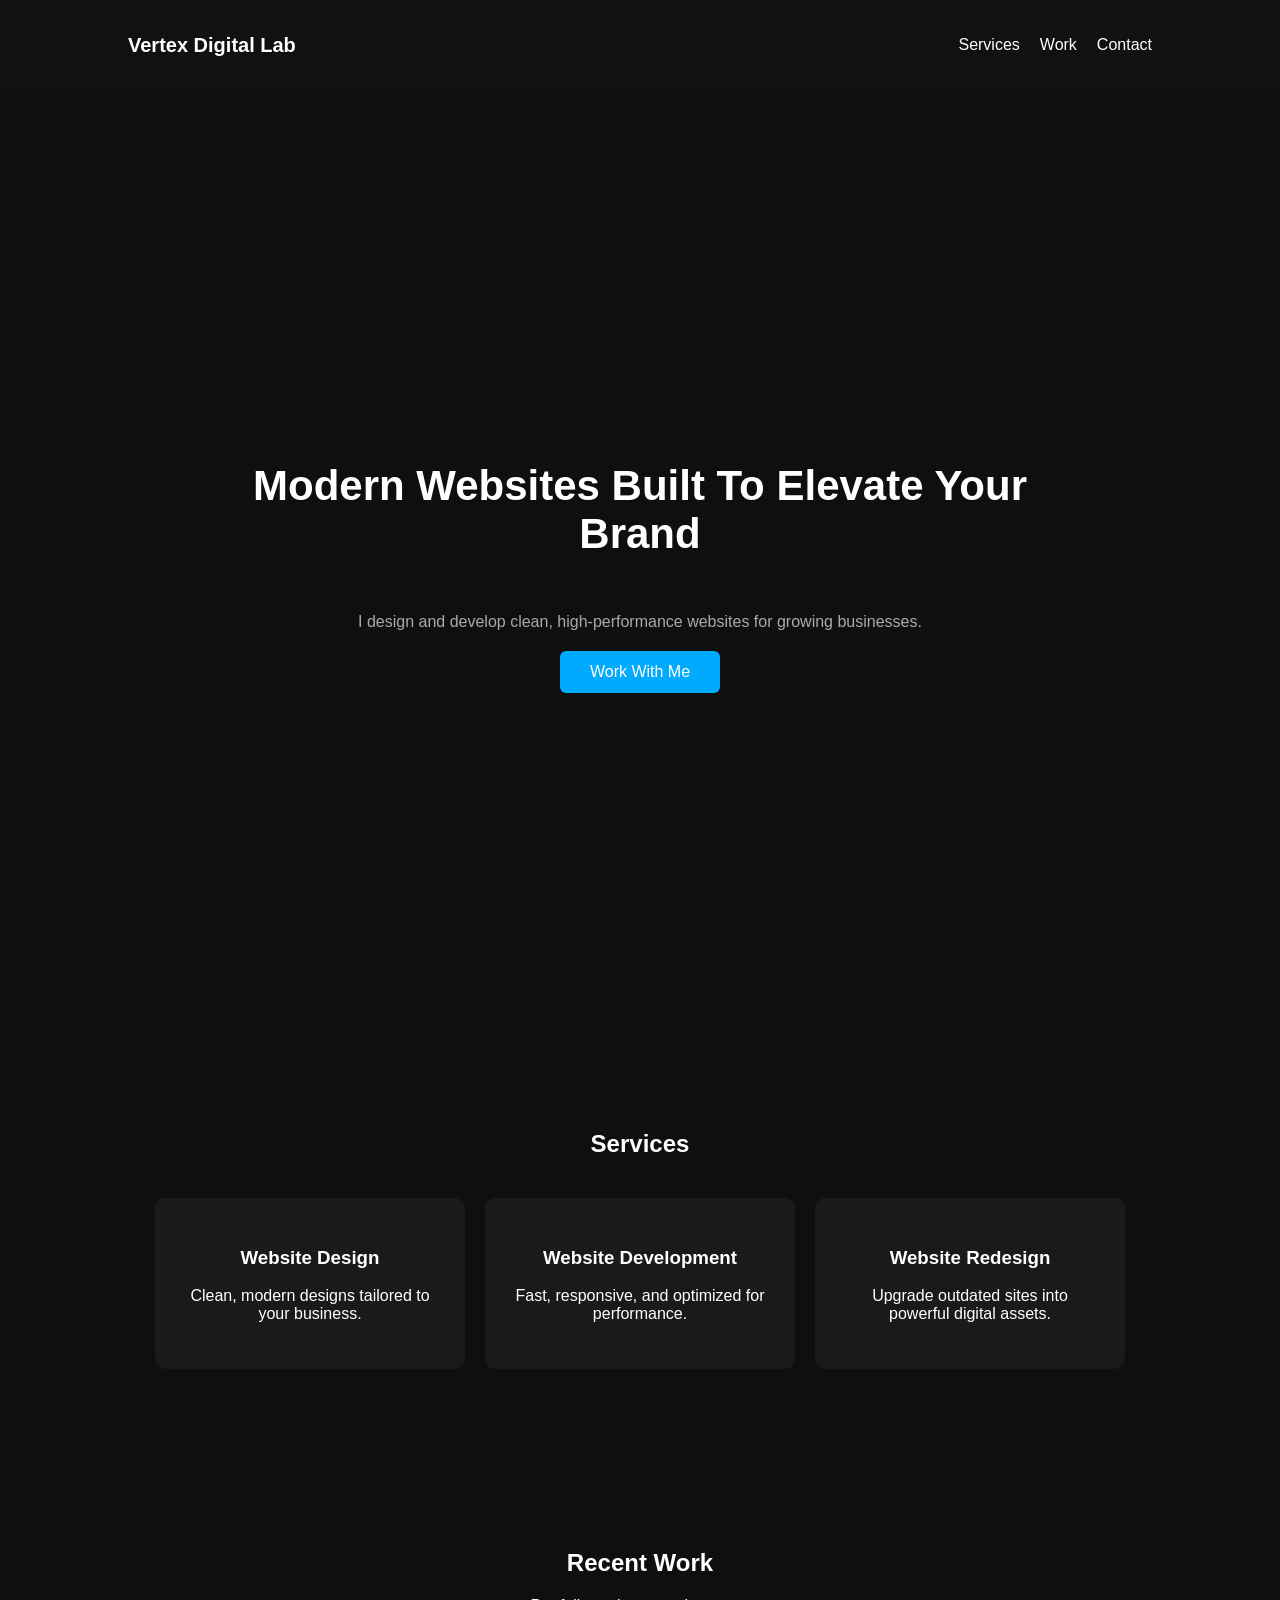
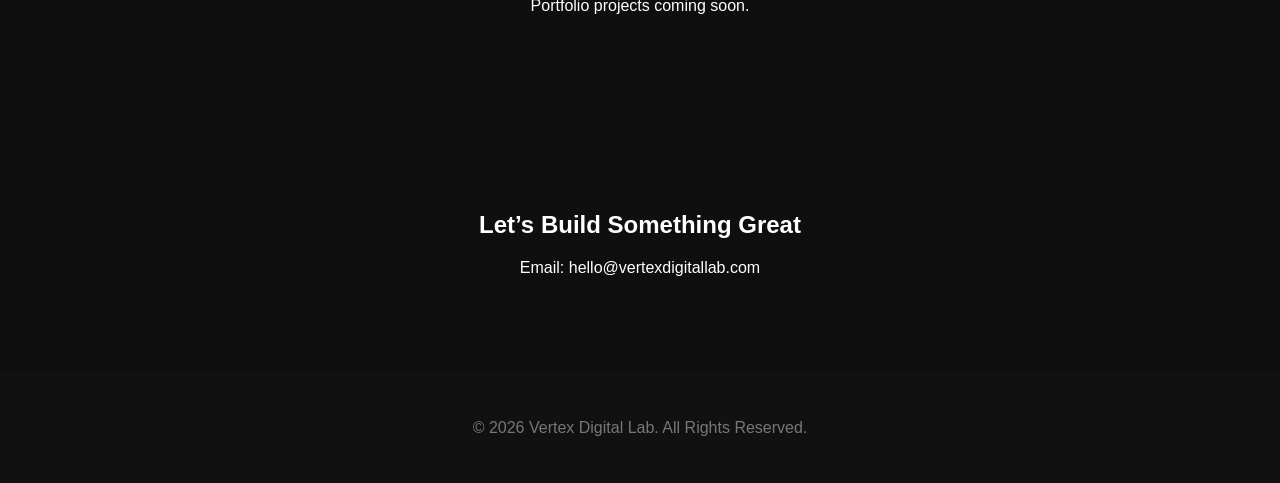
==== vdl-site/index.html @ 64512c23 "Add files via upload" ====
<!DOCTYPE html>
<html lang="en">
<head>
    <meta charset="UTF-8">
    <title>Vertex Digital Lab</title>
    <meta name="viewport" content="width=device-width, initial-scale=1.0">
    <link rel="stylesheet" href="style.css">
</head>
<body>

    <nav class="navbar">
        <div class="nav-logo">Vertex Digital Lab</div>
        <ul class="nav-links">
            <li><a href="#services">Services</a></li>
            <li><a href="#portfolio">Work</a></li>
            <li><a href="#contact">Contact</a></li>
        </ul>
    </nav>

    <section class="hero">
        <h1>Modern Websites Built To Elevate Your Brand</h1>
        <p>I design and develop clean, high-performance websites for growing businesses.</p>
        <a href="#contact" class="btn">Work With Me</a>
    </section>

    <section id="services" class="section">
        <h2>Services</h2>
        <div class="cards">
            <div class="card">
                <h3>Website Design</h3>
                <p>Clean, modern designs tailored to your business.</p>
            </div>
            <div class="card">
                <h3>Website Development</h3>
                <p>Fast, responsive, and optimized for performance.</p>
            </div>
            <div class="card">
                <h3>Website Redesign</h3>
                <p>Upgrade outdated sites into powerful digital assets.</p>
            </div>
        </div>
    </section>

    <section id="portfolio" class="section">
        <h2>Recent Work</h2>
        <p>Portfolio projects coming soon.</p>
    </section>

    <section id="contact" class="section">
        <h2>Let’s Build Something Great</h2>
        <p>Email: hello@vertexdigitallab.com</p>
    </section>

    <footer>
        <p>© 2026 Vertex Digital Lab. All Rights Reserved.</p>
    </footer>

</body>
</html>
---- vdl-site/style.css ----
body {
    margin: 0;
    font-family: Arial, sans-serif;
    background: #0f0f0f;
    color: white;
}

.navbar {
    display: flex;
    justify-content: space-between;
    align-items: center;
    padding: 20px 10%;
    background: #111;
}

.nav-logo {
    font-weight: bold;
    font-size: 20px;
}

.nav-links {
    list-style: none;
    display: flex;
    gap: 20px;
}

.nav-links a {
    color: white;
    text-decoration: none;
}

.hero {
    height: 100vh;
    display: flex;
    flex-direction: column;
    justify-content: center;
    align-items: center;
    text-align: center;
    padding: 20px;
}

.hero h1 {
    font-size: 42px;
    max-width: 800px;
}

.hero p {
    color: #aaa;
    max-width: 600px;
    margin: 20px 0;
}

.btn {
    background: #00aaff;
    padding: 12px 30px;
    text-decoration: none;
    color: white;
    border-radius: 6px;
}

.section {
    padding: 80px 10%;
    text-align: center;
}

.cards {
    display: flex;
    gap: 20px;
    justify-content: center;
    margin-top: 40px;
    flex-wrap: wrap;
}

.card {
    background: #1a1a1a;
    padding: 30px;
    width: 250px;
    border-radius: 10px;
}

footer {
    text-align: center;
    padding: 30px;
    background: #111;
    color: #777;
}
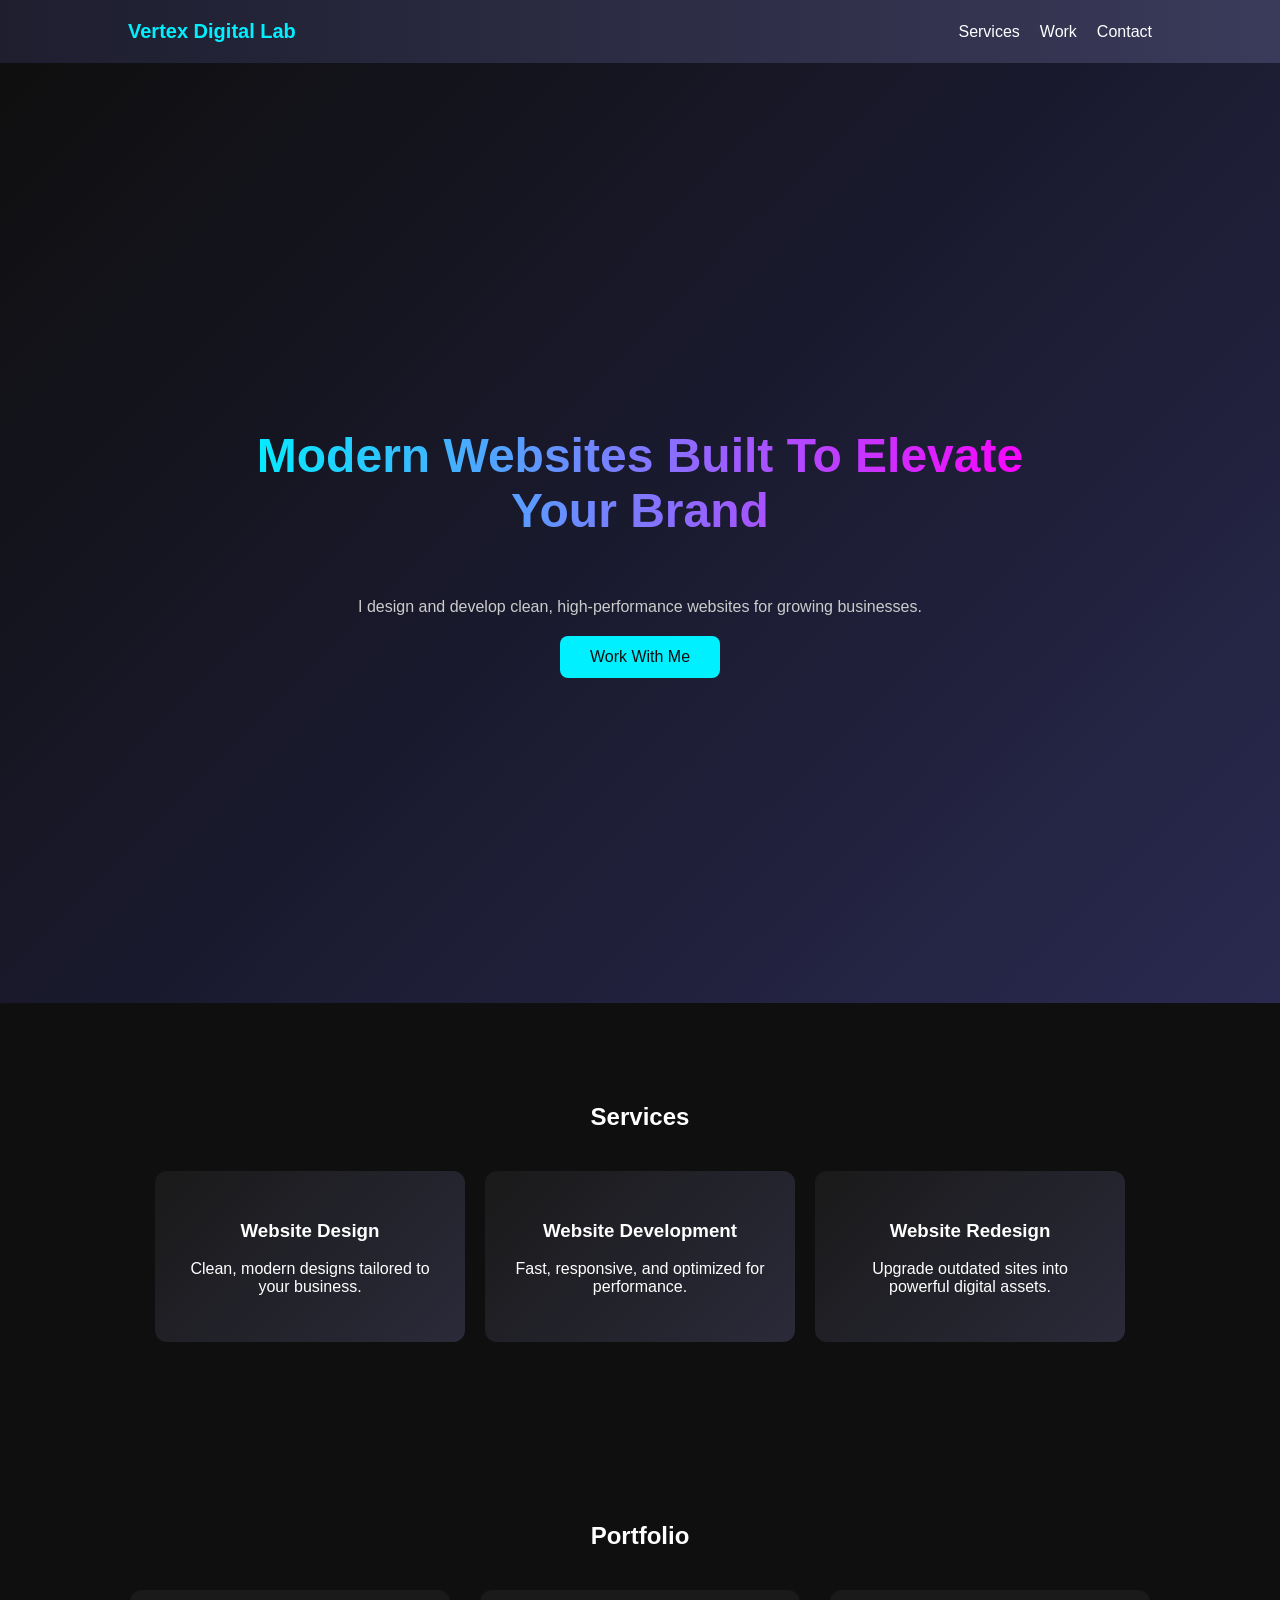
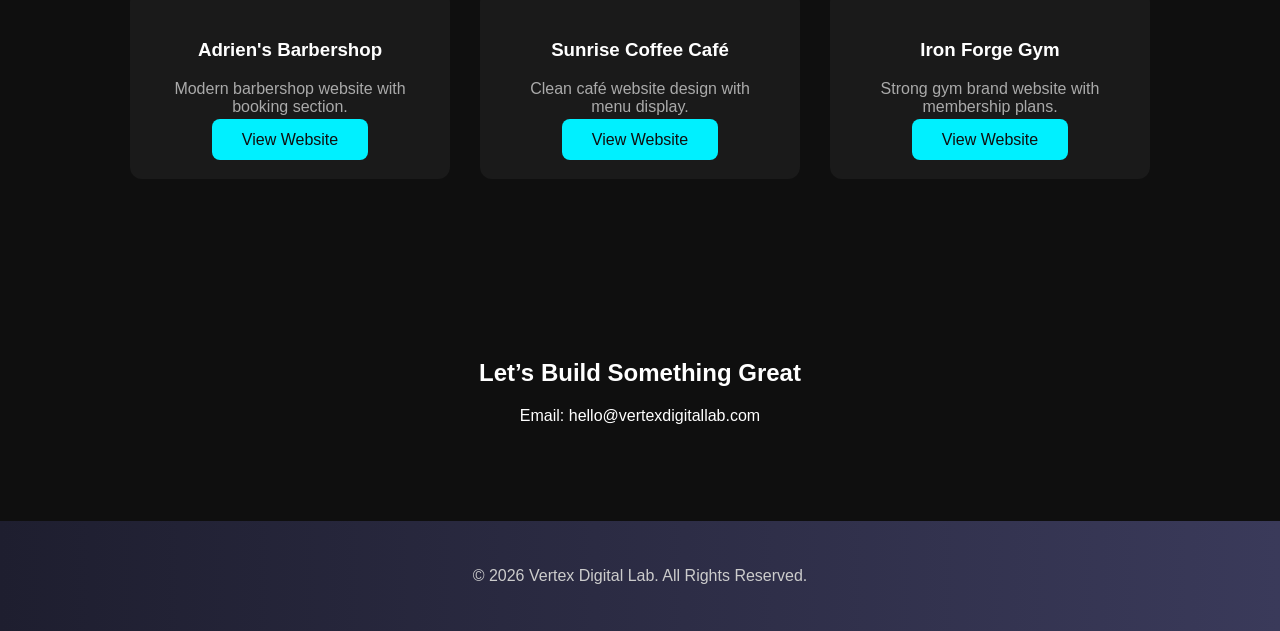
==== commit 40d546ae: "Add files via upload" ====
--- a/vdl-site/index.html
+++ b/vdl-site/index.html
@@ -4,7 +4,7 @@
     <meta charset="UTF-8">
     <title>Vertex Digital Lab</title>
     <meta name="viewport" content="width=device-width, initial-scale=1.0">
-    <link rel="stylesheet" href="style.css">
+    <link rel="stylesheet" type="text/css" href="style.css">
 </head>
 <body>
 
@@ -42,9 +42,31 @@
     </section>
 
     <section id="portfolio" class="section">
-        <h2>Recent Work</h2>
-        <p>Portfolio projects coming soon.</p>
-    </section>
+<h2>Portfolio</h2>
+
+<div class="portfolio-grid">
+
+<div class="portfolio-card">
+<h3>Adrien's Barbershop</h3>
+<p>Modern barbershop website with booking section.</p>
+<a href="barbershop.html" class="btn">View Website</a>
+</div>
+
+<div class="portfolio-card">
+<h3>Sunrise Coffee Café</h3>
+<p>Clean café website design with menu display.</p>
+<a href="coffee.html" class="btn">View Website</a>
+</div>
+
+<div class="portfolio-card">
+<h3>Iron Forge Gym</h3>
+<p>Strong gym brand website with membership plans.</p>
+<a href="gym.html" class="btn">View Website</a>
+</div>
+
+</div>
+
+</section>
 
     <section id="contact" class="section">
         <h2>Let’s Build Something Great</h2>
--- a/vdl-site/style.css
+++ b/vdl-site/style.css
@@ -1,68 +1,92 @@
+/* General body style */
 body {
     margin: 0;
     font-family: Arial, sans-serif;
-    background: #0f0f0f;
-    color: white;
+    background: #0f0f0f; /* fallback for older browsers */
+    color: #ffffff;
 }
 
+/* Navbar */
 .navbar {
     display: flex;
     justify-content: space-between;
     align-items: center;
     padding: 20px 10%;
-    background: #111;
+    background: linear-gradient(90deg, #1e1e2f, #3a3a5a);
 }
 
 .nav-logo {
     font-weight: bold;
     font-size: 20px;
+    color: #00f0ff;
 }
 
 .nav-links {
     list-style: none;
     display: flex;
     gap: 20px;
+    padding: 0;
+    margin: 0;
 }
 
 .nav-links a {
-    color: white;
+    color: #fff;
     text-decoration: none;
+    transition: color 0.3s;
 }
 
+.nav-links a:hover {
+    color: #00f0ff;
+}
+
+/* Hero Section */
 .hero {
-    height: 100vh;
+    min-height: 100vh;
     display: flex;
     flex-direction: column;
     justify-content: center;
     align-items: center;
     text-align: center;
     padding: 20px;
+    background: linear-gradient(135deg, #0f0f0f, #1a1a2f, #2a2a50);
 }
 
 .hero h1 {
-    font-size: 42px;
+    font-size: 48px;
     max-width: 800px;
+    background: linear-gradient(90deg, #00f0ff, #ff00ff);
+    -webkit-background-clip: text;
+    -webkit-text-fill-color: transparent;
 }
 
 .hero p {
-    color: #aaa;
+    color: #ccc;
     max-width: 600px;
     margin: 20px 0;
 }
 
+/* Button */
 .btn {
-    background: #00aaff;
+    background: #00f0ff;
+    color: #0f0f0f;
     padding: 12px 30px;
     text-decoration: none;
-    color: white;
-    border-radius: 6px;
+    border-radius: 8px;
+    transition: transform 0.3s, background 0.3s;
 }
 
+.btn:hover {
+    background: #ff00ff;
+    transform: scale(1.05);
+}
+
+/* Sections */
 .section {
     padding: 80px 10%;
     text-align: center;
 }
 
+/* Cards */
 .cards {
     display: flex;
     gap: 20px;
@@ -72,15 +96,48 @@
 }
 
 .card {
-    background: #1a1a1a;
+    background: linear-gradient(135deg, #1a1a1a, #2a2a3a);
     padding: 30px;
     width: 250px;
-    border-radius: 10px;
+    border-radius: 12px;
+    transition: transform 0.3s, background 0.3s;
 }
 
+.card:hover {
+    transform: translateY(-10px);
+    background: linear-gradient(135deg, #00f0ff, #ff00ff);
+}
+
+/* Footer */
 footer {
     text-align: center;
     padding: 30px;
-    background: #111;
-    color: #777;
+    background: linear-gradient(90deg, #1e1e2f, #3a3a5a);
+    color: #ccc;
+}
+.portfolio-grid{
+display:flex;
+gap:30px;
+justify-content:center;
+flex-wrap:wrap;
+margin-top:40px;
+}
+
+.portfolio-card{
+background:#1a1a1a;
+padding:30px;
+width:260px;
+border-radius:12px;
+text-align:center;
+transition:0.3s;
+}
+
+.portfolio-card:hover{
+transform:translateY(-5px);
+background:#222;
+}
+
+.portfolio-card p{
+color:#aaa;
+margin:15px 0;
 }
